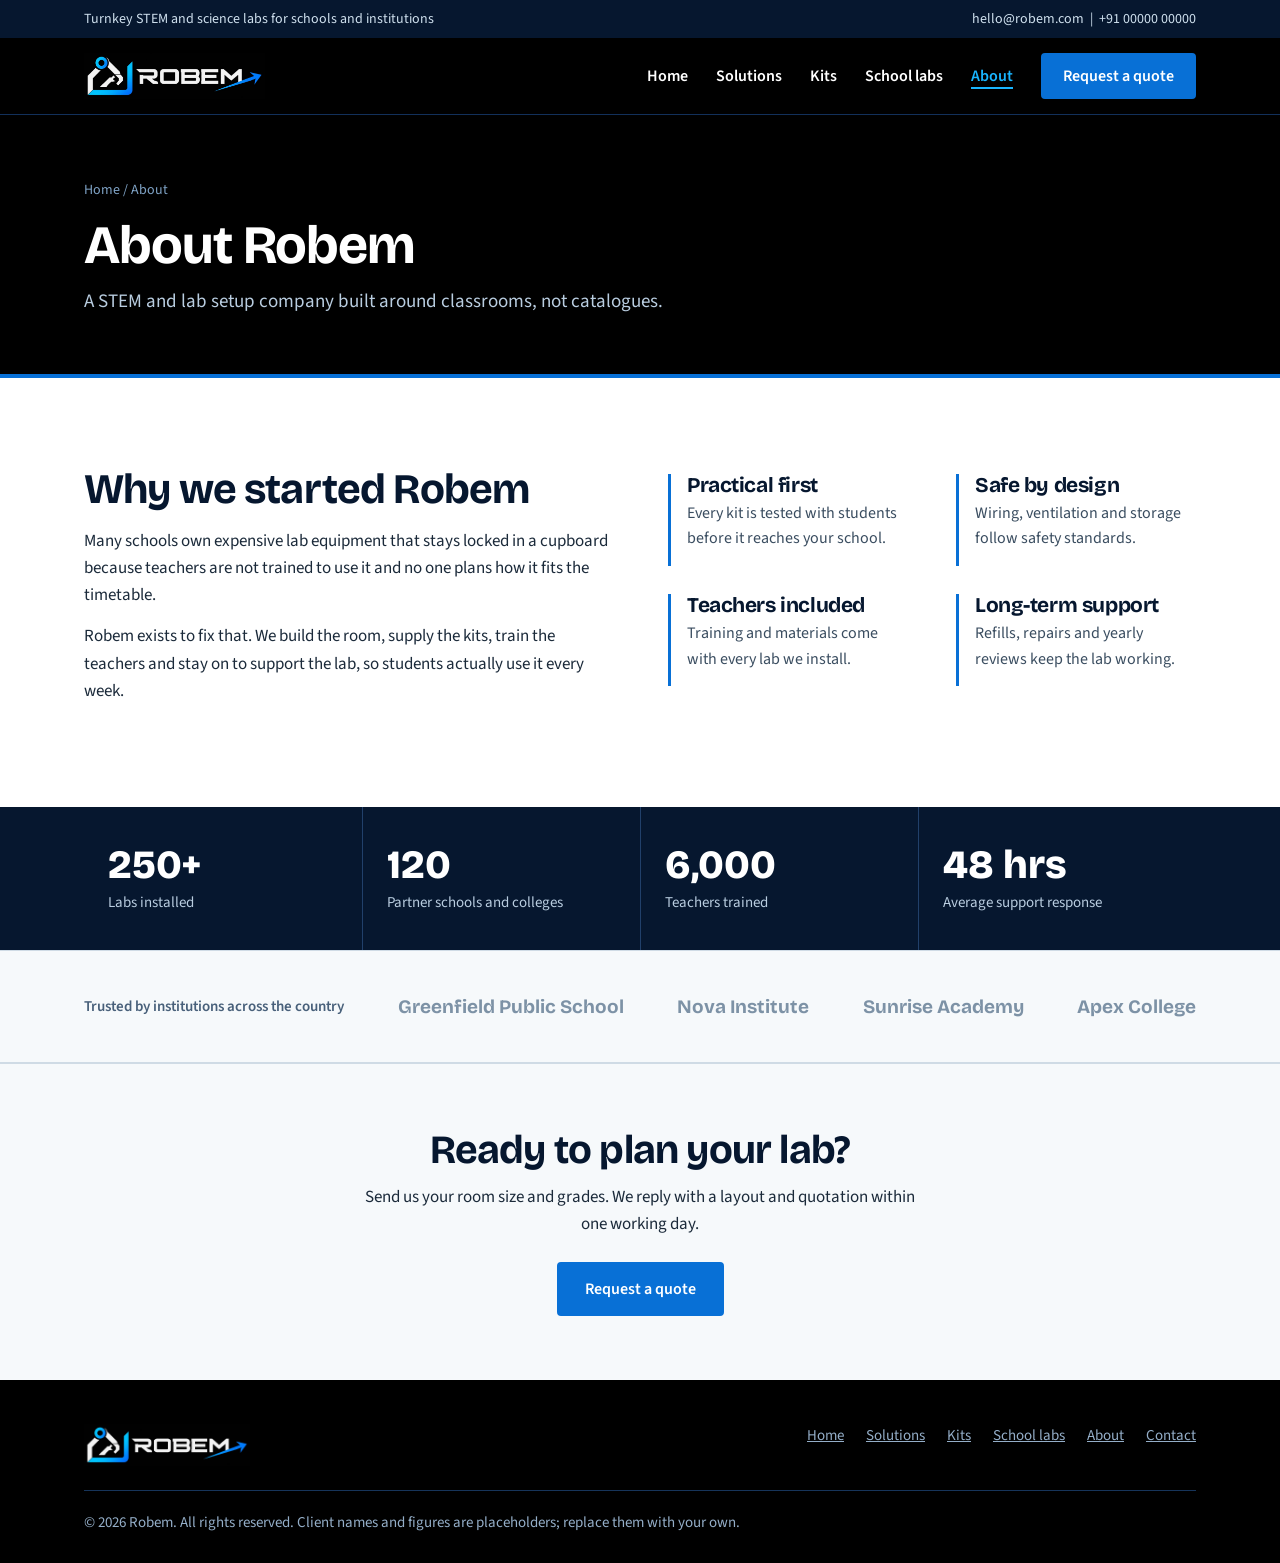
==== about.html @ 75e7547c "Add files via upload" ====
<!DOCTYPE html>
<html lang="en"><head><meta charset="UTF-8"><meta name="viewport" content="width=device-width, initial-scale=1">
<title>About | Robem</title><meta name="description" content="About Robem, a STEM education and laboratory setup company.">
<link rel="icon" href="logo.png">
<link rel="preconnect" href="https://fonts.googleapis.com"><link href="https://fonts.googleapis.com/css2?family=Bricolage+Grotesque:wght@500;700;800&family=Source+Sans+3:wght@400;600&display=swap" rel="stylesheet">
<link rel="stylesheet" href="style.css"></head><body>
<div class="topbar"><div class="wrap"><span>Turnkey STEM and science labs for schools and institutions</span><span>hello@robem.com &nbsp;|&nbsp; +91 00000 00000</span></div></div>
<header class="nav"><div class="wrap">
<a class="logo" href="index.html" aria-label="Robem home"><img src="logo.png" alt="Robem" style="height:46px;width:auto;display:block"></a>
<button class="menu-btn" aria-label="Open menu" onclick="document.getElementById('menu').classList.toggle('open')">&#9776;</button>
<nav aria-label="Main"><ul id="menu"><li><a href="index.html">Home</a></li><li><a href="solutions.html">Solutions</a></li><li><a href="kits.html">Kits</a></li><li><a href="school-labs.html">School labs</a></li><li><a href="about.html" class="on">About</a></li><li><a href="contact.html" class="btn" style="padding:10px 20px;color:#fff">Request a quote</a></li></ul></nav>
</div></header>
<main id="top"><section class="banner"><div class="wrap"><div class="crumb"><a href="index.html">Home</a> / About</div><h1>About Robem</h1><p>A STEM and lab setup company built around classrooms, not catalogues.</p></div></section><section><div class="wrap split"><div><h2>Why we started Robem</h2><p>Many schools own expensive lab equipment that stays locked in a cupboard because teachers are not trained to use it and no one plans how it fits the timetable.</p><p>Robem exists to fix that. We build the room, supply the kits, train the teachers and stay on to support the lab, so students actually use it every week.</p></div>
<div class="vals"><div><h3>Practical first</h3><p>Every kit is tested with students before it reaches your school.</p></div><div><h3>Safe by design</h3><p>Wiring, ventilation and storage follow safety standards.</p></div><div><h3>Teachers included</h3><p>Training and materials come with every lab we install.</p></div><div><h3>Long-term support</h3><p>Refills, repairs and yearly reviews keep the lab working.</p></div></div></div></section><section class="stats" aria-label="Robem in numbers"><div class="wrap">
  <div class="stat"><b>250+</b><span>Labs installed</span></div>
  <div class="stat"><b>120</b><span>Partner schools and colleges</span></div>
  <div class="stat"><b>6,000</b><span>Teachers trained</span></div>
  <div class="stat"><b>48 hrs</b><span>Average support response</span></div>
</div></section><section class="partners" aria-label="Clients"><div class="wrap">
  <small>Trusted by institutions across the country</small>
  <span>Greenfield Public School</span><span>Nova Institute</span><span>Sunrise Academy</span><span>Apex College</span>
</div></section><section class="cta"><div class="wrap"><h2>Ready to plan your lab?</h2><p>Send us your room size and grades. We reply with a layout and quotation within one working day.</p><a class="btn" href="contact.html">Request a quote</a></div></section></main>
<footer><div class="wrap"><a class="logo" href="index.html"><img src="logo.png" alt="Robem" style="height:42px;width:auto"></a>
<ul><li><a href="index.html">Home</a></li><li><a href="solutions.html">Solutions</a></li><li><a href="kits.html">Kits</a></li><li><a href="school-labs.html">School labs</a></li><li><a href="about.html">About</a></li><li><a href="contact.html">Contact</a></li></ul>
<p class="copy">&copy; 2026 Robem. All rights reserved. Client names and figures are placeholders; replace them with your own.</p></div></footer>
</body></html>
---- style.css ----
:root{
  --navy:#06172F; --ink:#1B2A3A; --paper:#F6F9FB; --mist:#E6EEF4; --line:#CFDBE5;
  --teal:#0E8F9C; --orange:#0870D6; --white:#fff;
  --head:'Bricolage Grotesque','Segoe UI',Arial,sans-serif;
  --body:'Source Sans 3','Segoe UI',Arial,sans-serif;
}
*{box-sizing:border-box;margin:0;padding:0}
html{scroll-behavior:smooth}
body{font-family:var(--body);color:var(--ink);background:var(--white);line-height:1.6;font-size:17px}
h1,h2,h3{font-family:var(--head);color:var(--navy);line-height:1.1;letter-spacing:-.02em}
a{color:inherit}
:focus-visible{outline:3px solid var(--orange);outline-offset:3px}
.wrap{max-width:1160px;margin:0 auto;padding:0 24px}
section{padding:88px 0}
.btn{display:inline-block;padding:14px 26px;border-radius:4px;font-weight:600;text-decoration:none;border:2px solid var(--orange);background:var(--orange);color:#fff;cursor:pointer;font:600 16px var(--body);transition:background .2s}
.btn:hover{background:#065bb0;border-color:#065bb0}
.btn.ghost{background:transparent;color:var(--navy);border-color:var(--navy)}
.btn.ghost:hover{background:var(--navy);color:#fff}

/* header */
.topbar{background:var(--navy);color:#cfe0ee;font-size:14px}
.topbar .wrap{display:flex;justify-content:space-between;gap:16px;padding-top:8px;padding-bottom:8px;flex-wrap:wrap}
header.nav{position:sticky;top:0;background:#000;border-bottom:1px solid #12305a;z-index:10}
header.nav nav a{color:#fff}header.nav nav a:hover{color:#19B5FF}
.menu-btn{color:#fff!important}
header.nav .wrap{display:flex;align-items:center;justify-content:space-between;height:76px}
.logo{display:flex;align-items:center;gap:10px;text-decoration:none;font:800 26px var(--head);color:var(--navy);letter-spacing:-.03em}
.logo svg{width:38px;height:38px}
nav ul{display:flex;gap:28px;list-style:none;align-items:center}
nav a{text-decoration:none;font-weight:600;font-size:16px}
nav a:hover{color:var(--teal)}
.menu-btn{display:none;background:none;border:0;font-size:28px;color:var(--navy);cursor:pointer}

/* hero */
.hero{background:var(--paper);padding:72px 0 88px;border-bottom:1px solid var(--line)}
.hero .wrap{display:grid;grid-template-columns:1.05fr .95fr;gap:56px;align-items:center}
.hero h1{font-size:clamp(38px,5.4vw,66px);font-weight:800;margin-bottom:22px}
.hero p{font-size:19px;max-width:520px;margin-bottom:32px}
.hero .actions{display:flex;gap:14px;flex-wrap:wrap}
.plan{background:var(--white);border:2px solid var(--navy);border-radius:6px;padding:14px}
.plan figcaption{font-size:14px;padding:10px 4px 2px;color:#48607a}
.plan svg{width:100%;height:auto;display:block}
.blink{animation:pulse 2.4s ease-in-out infinite}
@keyframes pulse{50%{opacity:.25}}

/* stats */
.stats{padding:0;background:var(--navy);color:#fff}
.stats .wrap{display:grid;grid-template-columns:repeat(4,1fr)}
.stat{padding:34px 24px;border-left:1px solid #21406a}
.stat:first-child{border-left:0}
.stat b{display:block;font:800 40px var(--head);color:#fff}
.stat span{font-size:15px;color:#b9cde0}

/* solutions */
.head{max-width:680px;margin-bottom:48px}
.head h2{font-size:clamp(30px,4vw,44px);margin-bottom:14px}
.rows{border-top:2px solid var(--navy)}
.row{display:grid;grid-template-columns:280px 1fr 200px;gap:32px;padding:32px 0;border-bottom:1px solid var(--line);align-items:start}
.row h3{font-size:26px}
.row ul{list-style:none;color:#3a4d60;font-size:16px}
.row li{padding-left:18px;position:relative;margin-bottom:4px}
.row li::before{content:"";position:absolute;left:0;top:.7em;width:8px;height:2px;background:var(--orange)}
.row a{font-weight:600;color:var(--teal);text-decoration:none}
.row a:hover{text-decoration:underline}

/* process */
.process{background:var(--mist)}
.steps{display:grid;grid-template-columns:repeat(5,1fr);gap:0;counter-reset:s;border-top:4px solid var(--navy)}
.step{padding:28px 20px 0 0;position:relative}
.step::before{counter-increment:s;content:counter(s);position:absolute;top:-19px;left:0;width:34px;height:34px;border-radius:50%;background:var(--orange);color:#fff;font:700 16px var(--head);display:grid;place-items:center}
.step h3{font-size:20px;margin:14px 0 8px}
.step p{font-size:15.5px;color:#3a4d60}

/* audiences */
.split{display:grid;grid-template-columns:1fr 1fr;gap:56px;align-items:start}
.grades{display:grid;gap:0;border:1px solid var(--line)}
.grade{display:flex;justify-content:space-between;gap:16px;padding:18px 22px;border-bottom:1px solid var(--line)}
.grade:last-child{border-bottom:0}
.grade b{font-family:var(--head);color:var(--navy)}
.grade span{color:#48607a;text-align:right;font-size:15.5px}
.split h2{font-size:clamp(30px,4vw,42px);margin-bottom:16px}
.split p{margin-bottom:14px}

/* partners */
.partners{padding:44px 0;border-top:1px solid var(--line);border-bottom:1px solid var(--line);background:var(--paper)}
.partners .wrap{display:flex;flex-wrap:wrap;gap:12px 44px;justify-content:space-between;align-items:center;font:700 19px var(--head);color:#7d92a6}
.partners small{font:600 15px var(--body);color:#48607a}

/* contact */
.contact{background:var(--navy);color:#dbe8f3}
.contact h2{color:#fff;font-size:clamp(30px,4vw,44px);margin-bottom:16px}
.contact .split{gap:64px}
.info p{margin-bottom:10px}
.info b{color:#fff}
form{background:#fff;color:var(--ink);padding:32px;border-radius:6px;display:grid;gap:16px}
label{font-weight:600;font-size:15px;display:grid;gap:6px}
input,select,textarea{font:400 16px var(--body);padding:12px;border:1px solid #9db2c5;border-radius:4px;width:100%;color:var(--ink)}
textarea{min-height:100px;resize:vertical}
.two{display:grid;grid-template-columns:1fr 1fr;gap:16px}
#ok{display:none;color:#0a6b3a;font-weight:600}

footer{background:#000;color:#94aec8;padding:44px 0 28px;font-size:15px}
footer .wrap{display:flex;justify-content:space-between;flex-wrap:wrap;gap:24px}
footer .logo{color:#fff}
footer ul{list-style:none;display:flex;gap:22px;flex-wrap:wrap}
footer .copy{width:100%;border-top:1px solid #16345a;padding-top:20px}


/* kits */
.kits{background:var(--paper);border-top:1px solid var(--line)}
.kitgrid{display:grid;grid-template-columns:repeat(3,1fr);gap:24px}
.kit{background:#fff;border:1px solid var(--line);border-top:4px solid var(--orange);padding:26px;display:flex;flex-direction:column}
.kit .ico{width:52px;height:52px;margin-bottom:16px}
.kit h3{font-size:22px;margin-bottom:6px}
.kit .tag{font-size:14px;font-weight:600;color:var(--teal);margin-bottom:12px}
.kit p{font-size:15.5px;color:#3a4d60;margin-bottom:14px}
.kit ul{list-style:none;font-size:15px;color:#3a4d60;margin-bottom:18px}
.kit li{padding-left:18px;position:relative;margin-bottom:3px}
.kit li::before{content:"";position:absolute;left:0;top:.7em;width:8px;height:2px;background:var(--orange)}
.kit a{margin-top:auto;font-weight:600;color:var(--orange);text-decoration:none}
.kit a:hover{text-decoration:underline}
/* school lab packages */
.pk{display:grid;grid-template-columns:repeat(3,1fr);gap:0;border:2px solid var(--navy)}
.pkg{padding:32px 28px;border-left:1px solid var(--line)}
.pkg:first-child{border-left:0}
.pkg.best{background:var(--navy);color:#dbe8f3}
.pkg.best h3,.pkg.best .price{color:#fff}
.pkg h3{font-size:26px;margin-bottom:4px}
.pkg .price{font:700 16px var(--head);color:var(--orange);margin-bottom:16px}
.pkg.best .price{color:#19B5FF}
.pkg ul{list-style:none;margin-bottom:24px;font-size:16px}
.pkg li{padding:8px 0 8px 22px;border-bottom:1px solid rgba(120,150,180,.3);position:relative}
.pkg li::before{content:"\2713";position:absolute;left:0;color:var(--orange);font-weight:700}
.pkg.best li::before{color:#19B5FF}
.note{margin-top:22px;font-size:15.5px;color:#48607a}
.inc{display:grid;grid-template-columns:repeat(4,1fr);gap:20px;margin-top:48px}
.inc div{border-left:3px solid var(--orange);padding-left:14px;font-size:15.5px;color:#3a4d60}
.inc b{display:block;font-family:var(--head);color:var(--navy);font-size:18px;margin-bottom:2px}
@media(max-width:920px){.kitgrid,.pk,.inc{grid-template-columns:1fr}.pkg{border-left:0;border-top:1px solid var(--line)}.pkg:first-child{border-top:0}.inc{grid-template-columns:1fr 1fr}}
@media(max-width:560px){.inc{grid-template-columns:1fr}}
@media(max-width:920px){
  .hero .wrap,.split{grid-template-columns:1fr}
  .row{grid-template-columns:1fr;gap:12px}
  .steps{grid-template-columns:1fr 1fr;row-gap:44px}
  .stats .wrap{grid-template-columns:1fr 1fr}
  .stat:nth-child(3){border-left:0}
  .menu-btn{display:block}
  nav ul{display:none;position:absolute;top:76px;left:0;right:0;background:#000;flex-direction:column;align-items:flex-start;padding:20px 24px;border-bottom:1px solid #12305a;gap:16px}
  nav ul.open{display:flex}
  section{padding:64px 0}
}
@media(max-width:560px){.steps,.two{grid-template-columns:1fr}.topbar .wrap span:last-child{display:none}}
@media(prefers-reduced-motion:reduce){.blink{animation:none}html{scroll-behavior:auto}}

.banner{background:#000;color:#fff;padding:64px 0 56px;border-bottom:4px solid var(--orange)}
.banner h1{color:#fff;font-size:clamp(34px,5vw,54px);margin-bottom:12px}
.banner p{max-width:620px;color:#b9cde0;font-size:19px}
.crumb{font-size:14px;color:#7fa3c6;margin-bottom:14px}.crumb a{text-decoration:none}.crumb a:hover{text-decoration:underline}
header.nav nav a.on{color:#19B5FF;box-shadow:0 2px 0 #19B5FF}
.cta{background:var(--paper);text-align:center;padding:64px 0;border-top:1px solid var(--line)}
.cta h2{font-size:clamp(28px,4vw,40px);margin-bottom:12px}.cta p{max-width:560px;margin:0 auto 24px}
.vals{display:grid;grid-template-columns:repeat(2,1fr);gap:28px 48px;margin-top:8px}
.vals div{border-left:3px solid var(--orange);padding-left:16px}
.vals h3{font-size:21px;margin-bottom:4px}.vals p{font-size:16px;color:#3a4d60}
.two-up{display:grid;grid-template-columns:1fr 1fr;gap:24px}
.two-up a{display:block;padding:36px;background:var(--navy);color:#dbe8f3;text-decoration:none;border-radius:4px;border-bottom:4px solid #19B5FF}
.two-up a:hover{background:#0a2447}.two-up h3{color:#fff;font-size:28px;margin-bottom:10px}.two-up span{color:#19B5FF;font-weight:600}
@media(max-width:920px){.vals,.two-up{grid-template-columns:1fr}}
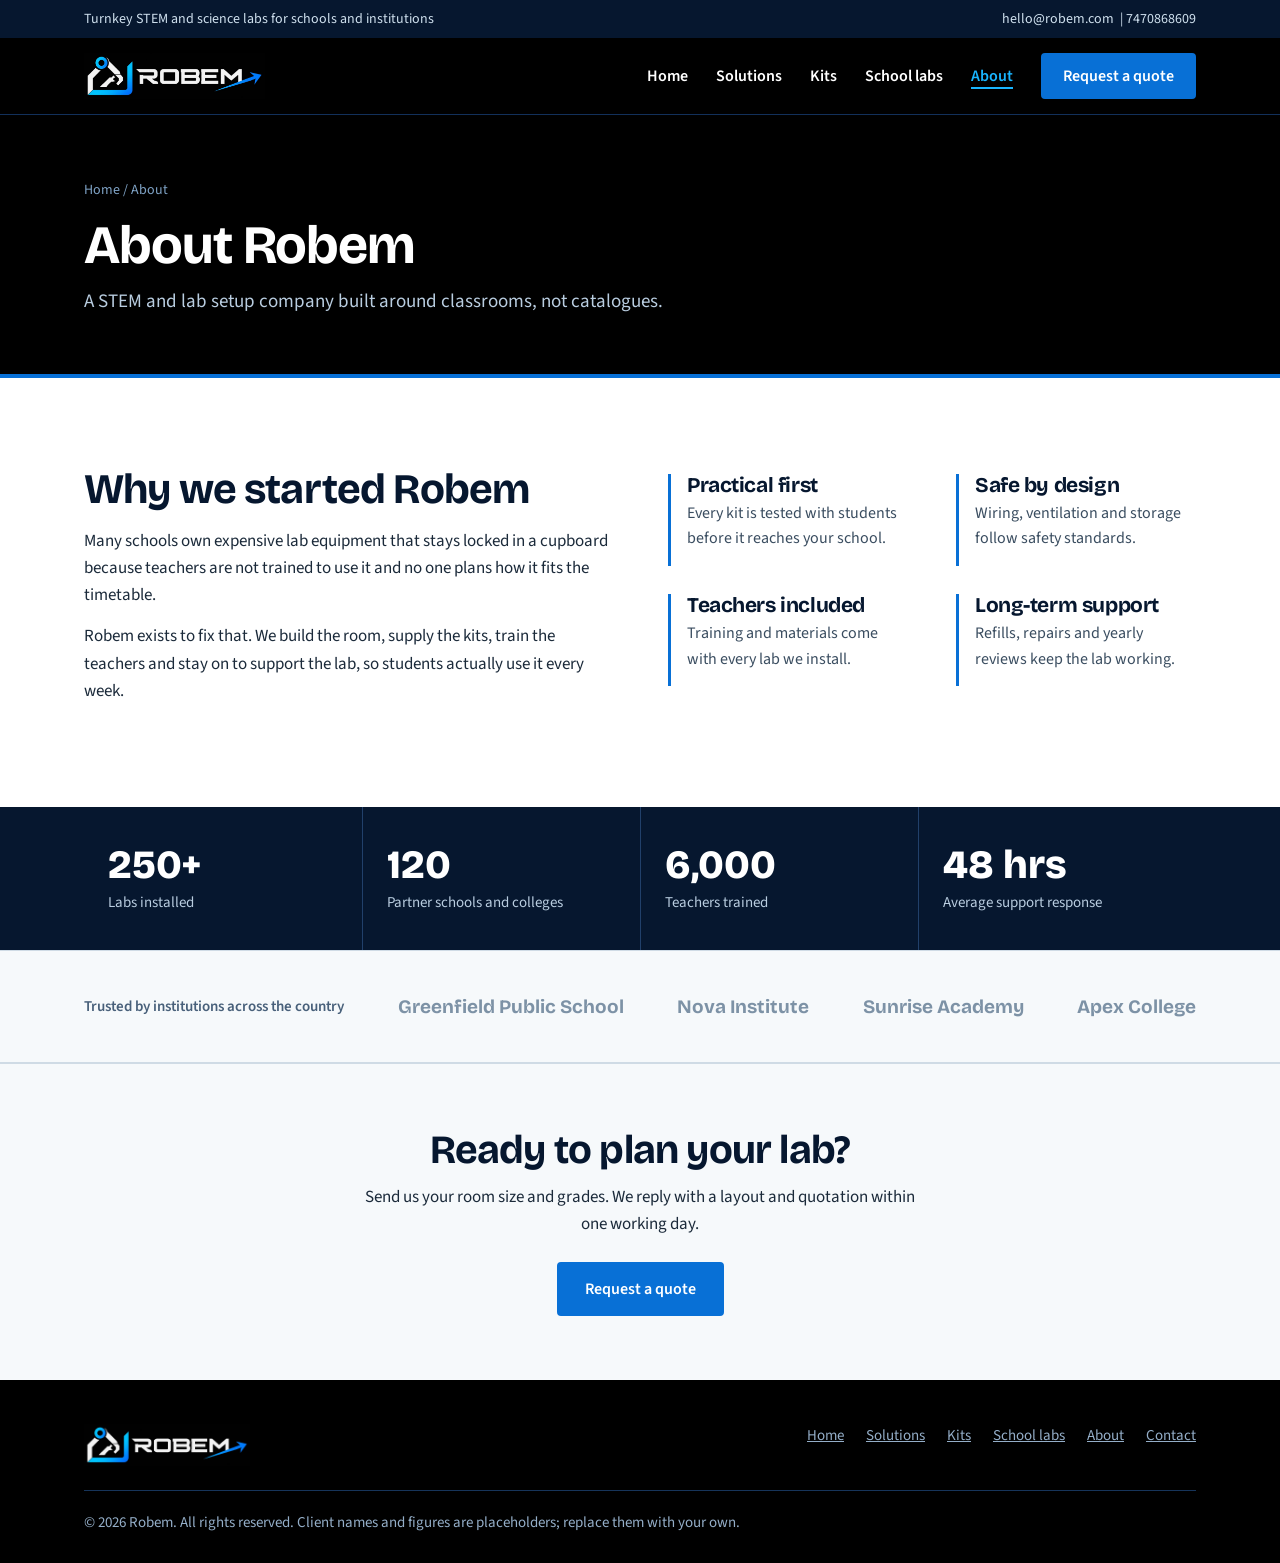
==== commit 3341101d: "Update about.html" ====
--- a/about.html
+++ b/about.html
@@ -4,7 +4,7 @@
 <link rel="icon" href="logo.png">
 <link rel="preconnect" href="https://fonts.googleapis.com"><link href="https://fonts.googleapis.com/css2?family=Bricolage+Grotesque:wght@500;700;800&family=Source+Sans+3:wght@400;600&display=swap" rel="stylesheet">
 <link rel="stylesheet" href="style.css"></head><body>
-<div class="topbar"><div class="wrap"><span>Turnkey STEM and science labs for schools and institutions</span><span>hello@robem.com &nbsp;|&nbsp; +91 00000 00000</span></div></div>
+<div class="topbar"><div class="wrap"><span>Turnkey STEM and science labs for schools and institutions</span><span>hello@robem.com &nbsp;|&nbsp;7470868609</span></div></div>
 <header class="nav"><div class="wrap">
 <a class="logo" href="index.html" aria-label="Robem home"><img src="logo.png" alt="Robem" style="height:46px;width:auto;display:block"></a>
 <button class="menu-btn" aria-label="Open menu" onclick="document.getElementById('menu').classList.toggle('open')">&#9776;</button>
@@ -23,4 +23,4 @@
 <footer><div class="wrap"><a class="logo" href="index.html"><img src="logo.png" alt="Robem" style="height:42px;width:auto"></a>
 <ul><li><a href="index.html">Home</a></li><li><a href="solutions.html">Solutions</a></li><li><a href="kits.html">Kits</a></li><li><a href="school-labs.html">School labs</a></li><li><a href="about.html">About</a></li><li><a href="contact.html">Contact</a></li></ul>
 <p class="copy">&copy; 2026 Robem. All rights reserved. Client names and figures are placeholders; replace them with your own.</p></div></footer>
-</body></html>+</body></html>
